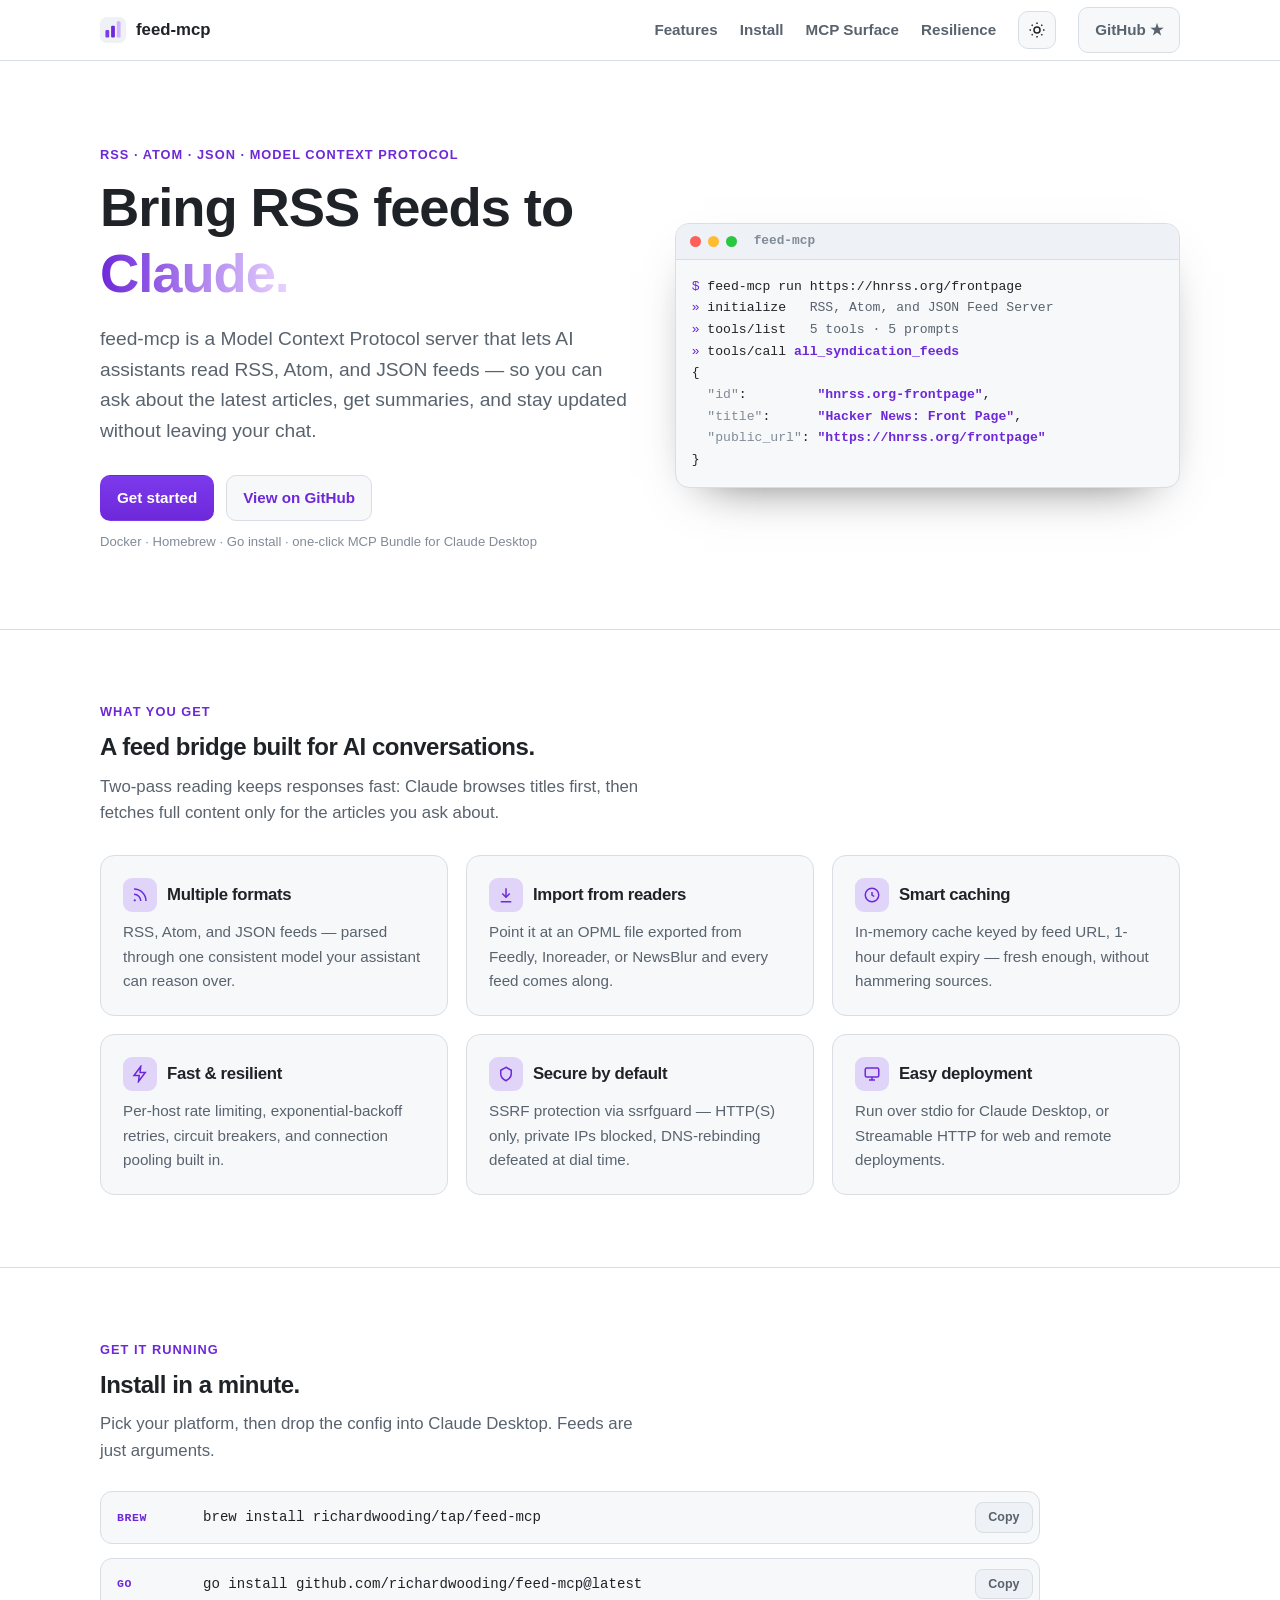
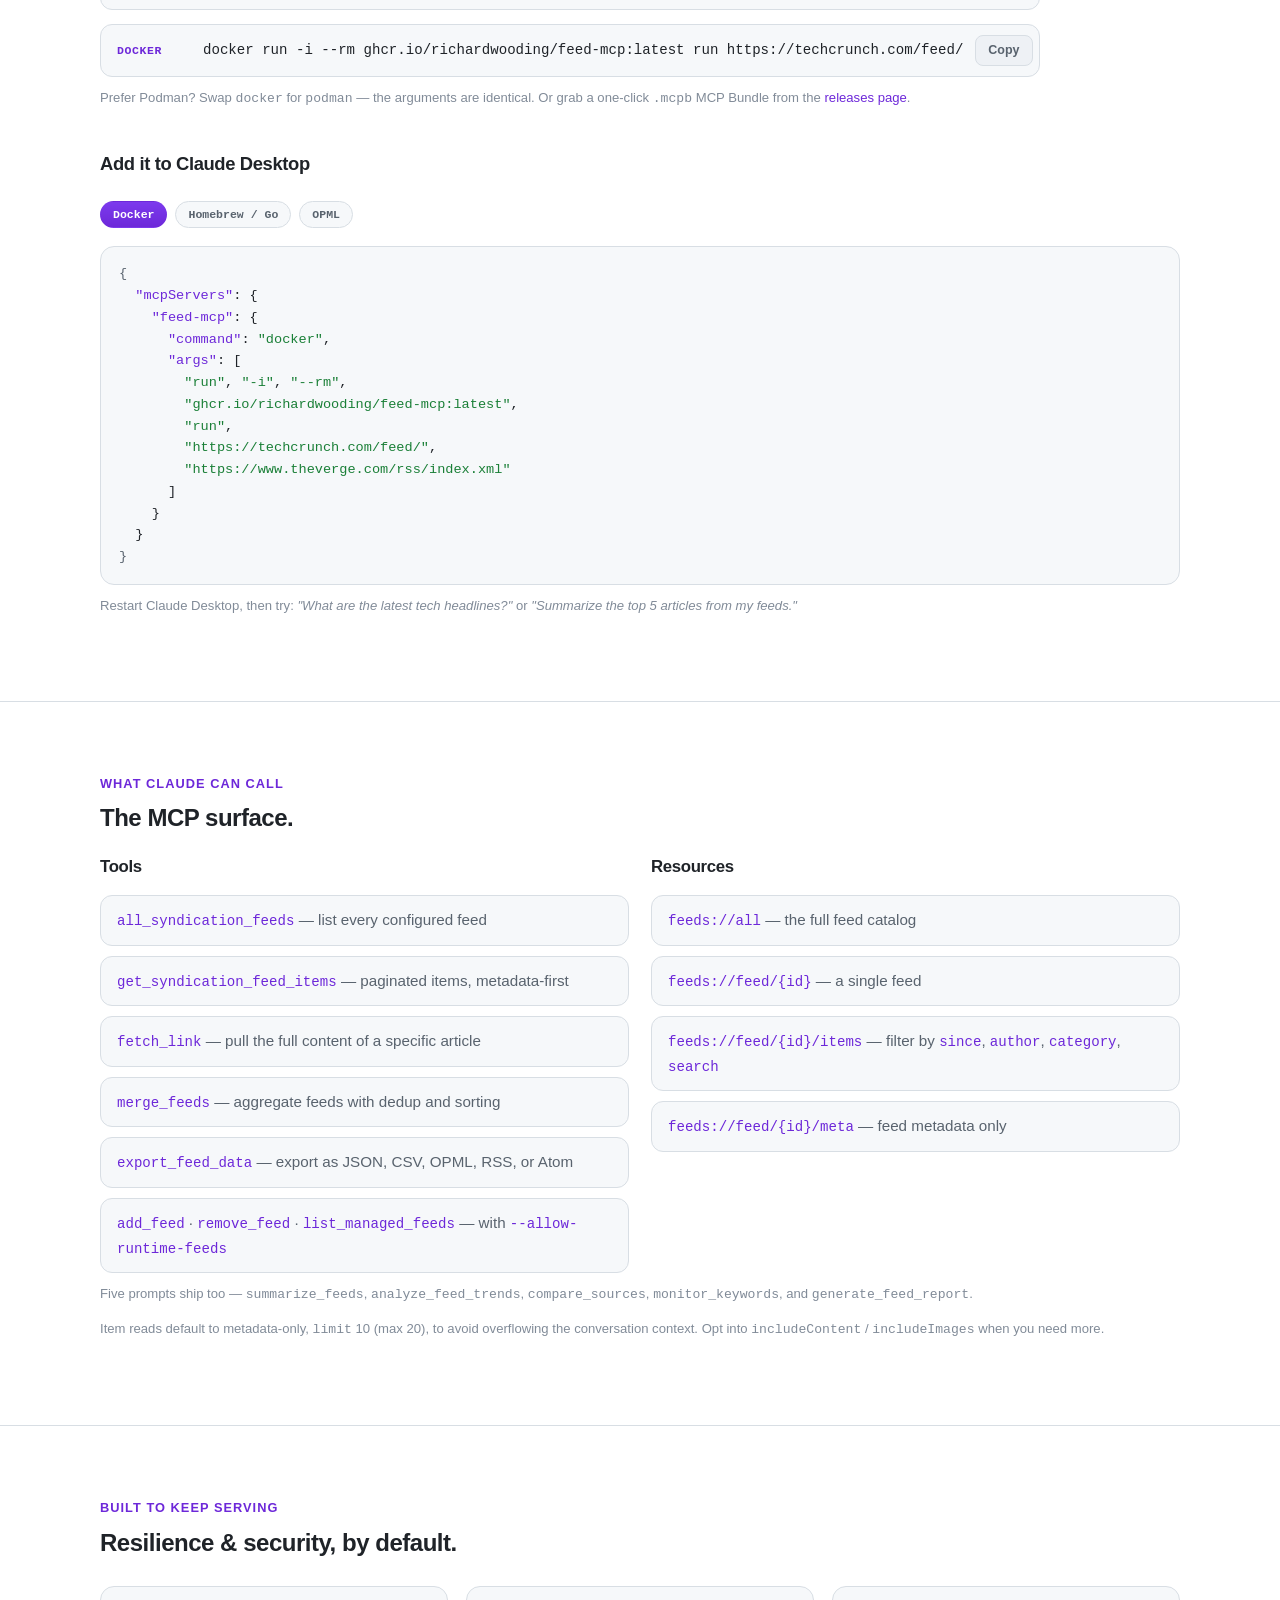
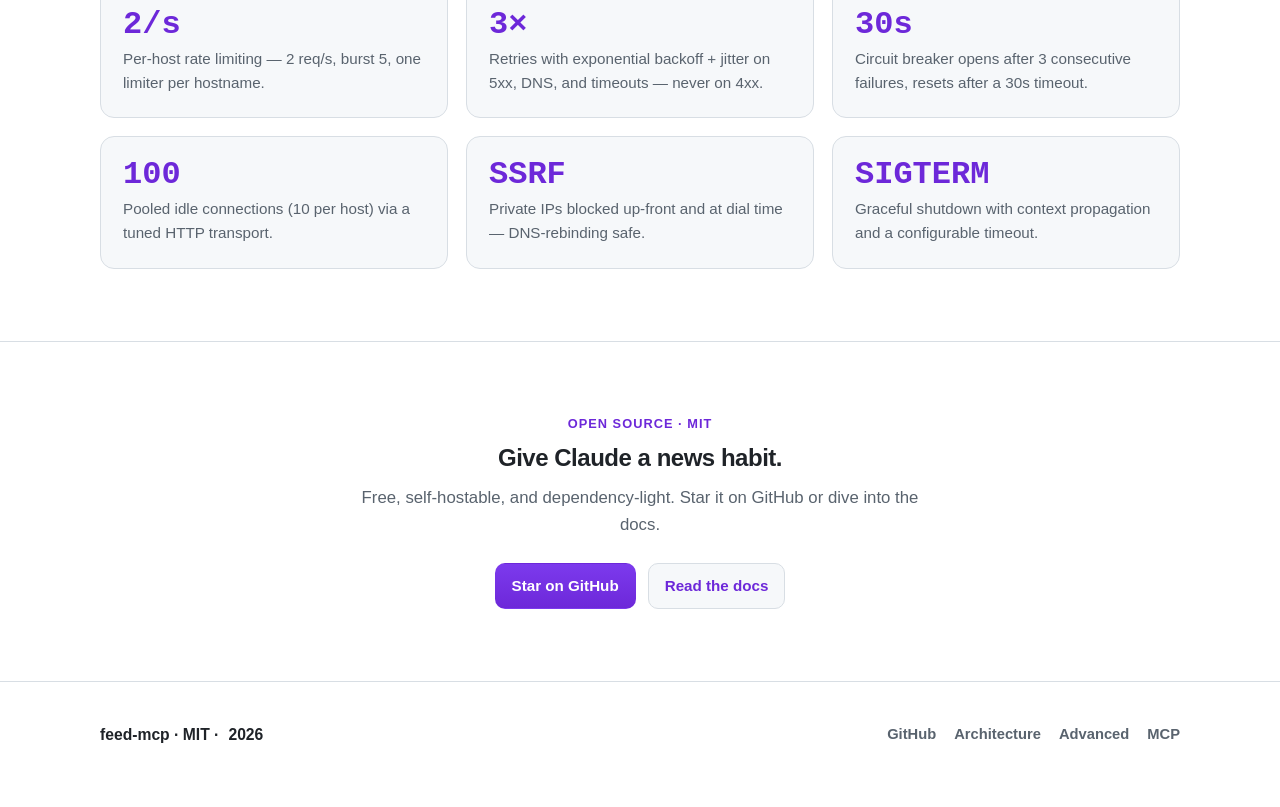
==== docs/index.html @ 0822f2c0 "chore: standardize gloam Pages setup (site→docs, Node24 actions, resync) Renamed the gloam site dire" ====
<!doctype html>
<html lang="en">
<head>
  <meta charset="utf-8">
  <meta name="viewport" content="width=device-width, initial-scale=1">
  <title>feed-mcp — Bring RSS feeds to Claude</title>
  <meta name="description" content="feed-mcp is a Model Context Protocol server that lets Claude read RSS, Atom, and JSON feeds — with smart caching, rate limiting, circuit breakers, and SSRF protection.">
  <meta property="og:title" content="feed-mcp — Bring RSS feeds to Claude">
  <meta property="og:description" content="An MCP server that fetches RSS/Atom/JSON feeds and serves them to AI assistants.">
  <meta property="og:type" content="website">
  <link rel="stylesheet" href="gloam.css">
  <script>try{var t=localStorage.getItem("gl-theme");if(t)document.documentElement.setAttribute("data-theme",t)}catch(e){}</script>
  <style>
    /* page-local extras, all derived from gloam tokens */
    .gl-config { background: var(--gl-panel); border: 1px solid var(--gl-border); border-radius: var(--gl-radius);
      padding: 16px 18px; overflow-x: auto; font-size: .85rem; line-height: 1.6; margin: 0; font-family: var(--gl-mono); }
    .gl-config .c { color: var(--gl-faint); }
    .gl-config .k { color: var(--gl-accent-2); }
    .gl-config .s { color: var(--gl-green); }
    .gl-config .p { color: var(--gl-muted); }
    .gl-panel-list { list-style: none; margin: 18px 0 0; padding: 0; display: grid; gap: 10px; }
    .gl-panel-list li { background: var(--gl-panel); border: 1px solid var(--gl-border); border-radius: 12px;
      padding: 12px 16px; color: var(--gl-muted); font-size: .95rem; }
    .gl-panel-list code { color: var(--gl-accent-2); font-size: .88rem; }
    .gl-tab-wrap { margin-top: 18px; }
    .gl-tab-wrap [data-gl-panel] { margin-top: 16px; }
    .gl-two-col { display: grid; grid-template-columns: 1fr 1fr; gap: 22px; align-items: start; }
    @media (max-width: 760px) { .gl-two-col { grid-template-columns: 1fr; } }
  </style>
</head>
<body class="gl">
  <a class="gl-skip" href="#main">Skip to content</a>

  <header class="gl-nav">
    <div class="gl-wrap">
      <span class="gl-brand">
        <svg width="26" height="26" viewBox="0 0 24 24" aria-hidden="true">
          <rect width="24" height="24" rx="6" fill="var(--gl-panel-2)"/>
          <rect x="5" y="12" width="3.5" height="7" rx="1" fill="var(--gl-accent)"/>
          <rect x="10.25" y="8" width="3.5" height="11" rx="1" fill="var(--gl-accent-2)"/>
          <rect x="15.5" y="4" width="3.5" height="15" rx="1" fill="#d2b3ff"/>
        </svg>
        feed-mcp
      </span>
      <button class="gl-nav-toggle" aria-label="Toggle navigation" data-gl-nav-toggle="nav">☰</button>
      <nav id="nav">
        <a href="#features">Features</a>
        <a href="#install">Install</a>
        <a href="#surface">MCP Surface</a>
        <a href="#resilience">Resilience</a>
        <button class="gl-theme-toggle" data-gl-theme-toggle aria-label="Toggle color theme" aria-pressed="true">
          <svg class="gl-moon" viewBox="0 0 24 24" fill="none" stroke="currentColor" stroke-width="2" aria-hidden="true"><path d="M21 12.8A9 9 0 1 1 11.2 3a7 7 0 0 0 9.8 9.8z"/></svg>
          <svg class="gl-sun" viewBox="0 0 24 24" fill="none" stroke="currentColor" stroke-width="2" aria-hidden="true"><circle cx="12" cy="12" r="4"/><path d="M12 2v2M12 20v2M2 12h2M20 12h2M4.9 4.9l1.4 1.4M17.7 17.7l1.4 1.4M19.1 4.9l-1.4 1.4M6.3 17.7l-1.4 1.4"/></svg>
        </button>
        <a class="gl-btn ghost" href="https://github.com/richardwooding/feed-mcp">GitHub ★</a>
      </nav>
    </div>
  </header>

  <main id="main">
    <!-- HERO -->
    <section class="gl-hero">
      <div class="gl-wrap gl-hero-grid">
        <div>
          <p class="gl-eyebrow">rss · atom · json · model context protocol</p>
          <h1>Bring RSS feeds to <span class="gl-grad">Claude.</span></h1>
          <p class="sub">feed-mcp is a Model Context Protocol server that lets AI assistants read RSS, Atom, and JSON feeds — so you can ask about the latest articles, get summaries, and stay updated without leaving your chat.</p>
          <div class="gl-cta">
            <a class="gl-btn primary" href="#install">Get started</a>
            <a class="gl-btn ghost" href="https://github.com/richardwooding/feed-mcp">View on GitHub</a>
          </div>
          <p class="gl-hint">Docker · Homebrew · Go install · one-click MCP Bundle for Claude Desktop</p>
        </div>
        <div class="gl-term">
          <div class="bar">
            <span class="dot" style="background:#ff5f56"></span>
            <span class="dot" style="background:#ffbd2e"></span>
            <span class="dot" style="background:#27c93f"></span>
            <span class="t">feed-mcp</span>
          </div>
<pre><span class="pr">$</span> feed-mcp run https://hnrss.org/frontpage
<span class="pr">»</span> initialize   <span class="loc">RSS, Atom, and JSON Feed Server</span>
<span class="pr">»</span> tools/list   <span class="loc">5 tools · 5 prompts</span>
<span class="pr">»</span> tools/call <span class="n">all_syndication_feeds</span>
{
  <span class="hd">"id"</span>:         <span class="n">"hnrss.org-frontpage"</span>,
  <span class="hd">"title"</span>:      <span class="n">"Hacker News: Front Page"</span>,
  <span class="hd">"public_url"</span>: <span class="n">"https://hnrss.org/frontpage"</span>
}</pre>
        </div>
      </div>
    </section>

    <!-- FEATURES -->
    <section id="features" class="gl-section">
      <div class="gl-wrap">
        <p class="gl-eyebrow">what you get</p>
        <h2>A feed bridge built for AI conversations.</h2>
        <p class="gl-lede" style="margin-top:12px">Two-pass reading keeps responses fast: Claude browses titles first, then fetches full content only for the articles you ask about.</p>
        <div class="gl-grid feat" style="margin-top:28px">
          <div class="gl-card">
            <h3>
              <span class="gl-icon"><svg viewBox="0 0 24 24" fill="none" stroke="currentColor" stroke-width="2"><path d="M4 11a9 9 0 0 1 9 9"/><path d="M4 4a16 16 0 0 1 16 16"/><circle cx="5" cy="19" r="1.5" fill="currentColor" stroke="none"/></svg></span>
              Multiple formats
            </h3>
            <p>RSS, Atom, and JSON feeds — parsed through one consistent model your assistant can reason over.</p>
          </div>
          <div class="gl-card">
            <h3>
              <span class="gl-icon"><svg viewBox="0 0 24 24" fill="none" stroke="currentColor" stroke-width="2"><path d="M12 3v12"/><path d="M7 10l5 5 5-5"/><path d="M5 21h14"/></svg></span>
              Import from readers
            </h3>
            <p>Point it at an OPML file exported from Feedly, Inoreader, or NewsBlur and every feed comes along.</p>
          </div>
          <div class="gl-card">
            <h3>
              <span class="gl-icon"><svg viewBox="0 0 24 24" fill="none" stroke="currentColor" stroke-width="2"><path d="M12 8v4l3 2"/><circle cx="12" cy="12" r="9"/></svg></span>
              Smart caching
            </h3>
            <p>In-memory cache keyed by feed URL, 1-hour default expiry — fresh enough, without hammering sources.</p>
          </div>
          <div class="gl-card">
            <h3>
              <span class="gl-icon"><svg viewBox="0 0 24 24" fill="none" stroke="currentColor" stroke-width="2"><path d="M13 2L4 14h7l-1 8 9-12h-7z"/></svg></span>
              Fast &amp; resilient
            </h3>
            <p>Per-host rate limiting, exponential-backoff retries, circuit breakers, and connection pooling built in.</p>
          </div>
          <div class="gl-card">
            <h3>
              <span class="gl-icon"><svg viewBox="0 0 24 24" fill="none" stroke="currentColor" stroke-width="2"><path d="M12 3l7 4v5c0 4-3 7-7 9-4-2-7-5-7-9V7z"/></svg></span>
              Secure by default
            </h3>
            <p>SSRF protection via ssrfguard — HTTP(S) only, private IPs blocked, DNS-rebinding defeated at dial time.</p>
          </div>
          <div class="gl-card">
            <h3>
              <span class="gl-icon"><svg viewBox="0 0 24 24" fill="none" stroke="currentColor" stroke-width="2"><rect x="3" y="4" width="18" height="12" rx="2"/><path d="M8 20h8M12 16v4"/></svg></span>
              Easy deployment
            </h3>
            <p>Run over stdio for Claude Desktop, or Streamable HTTP for web and remote deployments.</p>
          </div>
        </div>
      </div>
    </section>

    <!-- INSTALL -->
    <section id="install" class="gl-section">
      <div class="gl-wrap">
        <p class="gl-eyebrow">get it running</p>
        <h2>Install in a minute.</h2>
        <p class="gl-lede" style="margin-top:12px">Pick your platform, then drop the config into Claude Desktop. Feeds are just arguments.</p>

        <div class="gl-install" style="margin-top:26px">
          <div class="gl-snip">
            <span class="lbl">brew</span>
            <code id="i-brew">brew install richardwooding/tap/feed-mcp</code>
            <button class="gl-copy" data-gl-copy="i-brew">Copy</button>
          </div>
          <div class="gl-snip">
            <span class="lbl">go</span>
            <code id="i-go">go install github.com/richardwooding/feed-mcp@latest</code>
            <button class="gl-copy" data-gl-copy="i-go">Copy</button>
          </div>
          <div class="gl-snip">
            <span class="lbl">docker</span>
            <code id="i-docker">docker run -i --rm ghcr.io/richardwooding/feed-mcp:latest run https://techcrunch.com/feed/</code>
            <button class="gl-copy" data-gl-copy="i-docker">Copy</button>
          </div>
        </div>
        <p class="gl-hint">Prefer Podman? Swap <code>docker</code> for <code>podman</code> — the arguments are identical. Or grab a one-click <code>.mcpb</code> MCP Bundle from the <a href="https://github.com/richardwooding/feed-mcp/releases">releases page</a>.</p>

        <h3 style="margin-top:44px;font-size:1.15rem">Add it to Claude Desktop</h3>
        <div class="gl-badges" role="tablist" aria-label="Choose install method" data-gl-tabs>
          <button class="gl-lang" role="tab" data-gl-tab="docker" aria-selected="true">Docker</button>
          <button class="gl-lang" role="tab" data-gl-tab="brew">Homebrew / Go</button>
          <button class="gl-lang" role="tab" data-gl-tab="opml">OPML</button>
        </div>

        <div class="gl-tab-wrap">
          <div data-gl-panel="docker">
<pre class="gl-config"><span class="p">{</span>
  <span class="k">"mcpServers"</span>: {
    <span class="k">"feed-mcp"</span>: {
      <span class="k">"command"</span>: <span class="s">"docker"</span>,
      <span class="k">"args"</span>: [
        <span class="s">"run"</span>, <span class="s">"-i"</span>, <span class="s">"--rm"</span>,
        <span class="s">"ghcr.io/richardwooding/feed-mcp:latest"</span>,
        <span class="s">"run"</span>,
        <span class="s">"https://techcrunch.com/feed/"</span>,
        <span class="s">"https://www.theverge.com/rss/index.xml"</span>
      ]
    }
  }
<span class="p">}</span></pre>
          </div>
          <div data-gl-panel="brew" hidden>
<pre class="gl-config"><span class="c">// after `brew install` or `go install`</span>
<span class="p">{</span>
  <span class="k">"mcpServers"</span>: {
    <span class="k">"feed-mcp"</span>: {
      <span class="k">"command"</span>: <span class="s">"feed-mcp"</span>,
      <span class="k">"args"</span>: [<span class="s">"run"</span>, <span class="s">"https://techcrunch.com/feed/"</span>]
    }
  }
<span class="p">}</span></pre>
          </div>
          <div data-gl-panel="opml" hidden>
<pre class="gl-config"><span class="c">// bring your whole reader — export OPML from Feedly / Inoreader</span>
<span class="p">{</span>
  <span class="k">"mcpServers"</span>: {
    <span class="k">"my-feeds"</span>: {
      <span class="k">"command"</span>: <span class="s">"docker"</span>,
      <span class="k">"args"</span>: [
        <span class="s">"run"</span>, <span class="s">"-i"</span>, <span class="s">"--rm"</span>,
        <span class="s">"-v"</span>, <span class="s">"/path/to/feeds.opml:/feeds.opml:ro"</span>,
        <span class="s">"ghcr.io/richardwooding/feed-mcp:latest"</span>,
        <span class="s">"run"</span>, <span class="s">"--opml"</span>, <span class="s">"/feeds.opml"</span>
      ]
    }
  }
<span class="p">}</span></pre>
          </div>
        </div>
        <p class="gl-hint">Restart Claude Desktop, then try: <em>"What are the latest tech headlines?"</em> or <em>"Summarize the top 5 articles from my feeds."</em></p>
      </div>
    </section>

    <!-- MCP SURFACE -->
    <section id="surface" class="gl-section">
      <div class="gl-wrap">
        <p class="gl-eyebrow">what claude can call</p>
        <h2>The MCP surface.</h2>
        <div class="gl-two-col" style="margin-top:24px">
          <div>
            <h3 style="font-size:1.05rem;margin-bottom:6px">Tools</h3>
            <ul class="gl-panel-list">
              <li><code>all_syndication_feeds</code> — list every configured feed</li>
              <li><code>get_syndication_feed_items</code> — paginated items, metadata-first</li>
              <li><code>fetch_link</code> — pull the full content of a specific article</li>
              <li><code>merge_feeds</code> — aggregate feeds with dedup and sorting</li>
              <li><code>export_feed_data</code> — export as JSON, CSV, OPML, RSS, or Atom</li>
              <li><code>add_feed</code> · <code>remove_feed</code> · <code>list_managed_feeds</code> — with <code>--allow-runtime-feeds</code></li>
            </ul>
          </div>
          <div>
            <h3 style="font-size:1.05rem;margin-bottom:6px">Resources</h3>
            <ul class="gl-panel-list">
              <li><code>feeds://all</code> — the full feed catalog</li>
              <li><code>feeds://feed/{id}</code> — a single feed</li>
              <li><code>feeds://feed/{id}/items</code> — filter by <code>since</code>, <code>author</code>, <code>category</code>, <code>search</code></li>
              <li><code>feeds://feed/{id}/meta</code> — feed metadata only</li>
            </ul>
          </div>
        </div>
        <p class="gl-hint">Five prompts ship too — <code>summarize_feeds</code>, <code>analyze_feed_trends</code>, <code>compare_sources</code>, <code>monitor_keywords</code>, and <code>generate_feed_report</code>.</p>
        <p class="gl-hint">Item reads default to metadata-only, <code>limit</code> 10 (max 20), to avoid overflowing the conversation context. Opt into <code>includeContent</code> / <code>includeImages</code> when you need more.</p>
      </div>
    </section>

    <!-- RESILIENCE -->
    <section id="resilience" class="gl-section">
      <div class="gl-wrap">
        <p class="gl-eyebrow">built to keep serving</p>
        <h2>Resilience &amp; security, by default.</h2>
        <div class="gl-grid feat" style="margin-top:28px">
          <div class="gl-card">
            <div class="gl-stat">2/s</div>
            <p style="margin-top:6px">Per-host rate limiting — 2 req/s, burst 5, one limiter per hostname.</p>
          </div>
          <div class="gl-card">
            <div class="gl-stat">3×</div>
            <p style="margin-top:6px">Retries with exponential backoff + jitter on 5xx, DNS, and timeouts — never on 4xx.</p>
          </div>
          <div class="gl-card">
            <div class="gl-stat">30s</div>
            <p style="margin-top:6px">Circuit breaker opens after 3 consecutive failures, resets after a 30s timeout.</p>
          </div>
          <div class="gl-card">
            <div class="gl-stat">100</div>
            <p style="margin-top:6px">Pooled idle connections (10 per host) via a tuned HTTP transport.</p>
          </div>
          <div class="gl-card">
            <div class="gl-stat">SSRF</div>
            <p style="margin-top:6px">Private IPs blocked up-front and at dial time — DNS-rebinding safe.</p>
          </div>
          <div class="gl-card">
            <div class="gl-stat">SIGTERM</div>
            <p style="margin-top:6px">Graceful shutdown with context propagation and a configurable timeout.</p>
          </div>
        </div>
      </div>
    </section>

    <!-- CTA -->
    <section class="gl-section">
      <div class="gl-wrap" style="text-align:center">
        <p class="gl-eyebrow" style="justify-content:center">open source · MIT</p>
        <h2>Give Claude a news habit.</h2>
        <p class="gl-lede" style="margin:12px auto 24px">Free, self-hostable, and dependency-light. Star it on GitHub or dive into the docs.</p>
        <div class="gl-cta" style="justify-content:center">
          <a class="gl-btn primary" href="https://github.com/richardwooding/feed-mcp">Star on GitHub</a>
          <a class="gl-btn ghost" href="https://github.com/richardwooding/feed-mcp/blob/main/docs/ADVANCED.md">Read the docs</a>
        </div>
      </div>
    </section>
  </main>

  <footer class="gl-footer">
    <div class="gl-wrap">
      <span class="gl-brand" style="font-size:.98rem">feed-mcp · MIT · <span data-gl-year></span></span>
      <nav class="gl-fnav">
        <a href="https://github.com/richardwooding/feed-mcp">GitHub</a>
        <a href="https://github.com/richardwooding/feed-mcp/blob/main/docs/ARCHITECTURE.md">Architecture</a>
        <a href="https://github.com/richardwooding/feed-mcp/blob/main/docs/ADVANCED.md">Advanced</a>
        <a href="https://modelcontextprotocol.io">MCP</a>
      </nav>
    </div>
  </footer>

  <script src="gloam.js" defer></script>
</body>
</html>
---- docs/gloam.css ----
/*!
 * gloam.css — a dark-first, purple-accented, terminal-flavored design language.
 * https://github.com/richardwooding/gloam · MIT
 *
 * Tokens are prefixed --gl-*, component classes gl-*, so it drops into any page
 * without collisions. Dark is the default; light is served via
 * prefers-color-scheme AND an explicit :root[data-theme="light"|"dark"] override.
 */

:root {
  --gl-bg: #0d1117;
  --gl-panel: #161b22;
  --gl-panel-2: #1c2230;
  --gl-border: #2a3038;
  --gl-fg: #e6edf3;
  --gl-muted: #9aa7b4;
  --gl-faint: #6b7684;
  --gl-accent: #a371f7;
  --gl-accent-2: #bd93ff;
  --gl-accent-ink: #f5efff;
  --gl-green: #3fb950;
  --gl-amber: #d29922;
  --gl-radius: 14px;
  --gl-mono: ui-monospace, SFMono-Regular, "SF Mono", Menlo, Consolas, "Liberation Mono", monospace;
  --gl-sans: -apple-system, BlinkMacSystemFont, "Segoe UI", Roboto, Helvetica, Arial, sans-serif;
  --gl-maxw: 1080px;
}

/* Light palette: auto (system) … */
@media (prefers-color-scheme: light) {
  :root {
    --gl-bg: #ffffff;
    --gl-panel: #f6f8fa;
    --gl-panel-2: #eef1f5;
    --gl-border: #d8dee4;
    --gl-fg: #1f2328;
    --gl-muted: #59636e;
    --gl-faint: #818b98;
    --gl-accent: #7c3aed;
    --gl-accent-2: #6d28d9;
    --gl-accent-ink: #ffffff;
    --gl-green: #1a7f37;
    --gl-amber: #9a6700;
  }
}
/* … and explicit override wins in both directions. */
:root[data-theme="light"] {
  --gl-bg: #ffffff; --gl-panel: #f6f8fa; --gl-panel-2: #eef1f5; --gl-border: #d8dee4;
  --gl-fg: #1f2328; --gl-muted: #59636e; --gl-faint: #818b98;
  --gl-accent: #7c3aed; --gl-accent-2: #6d28d9; --gl-accent-ink: #ffffff;
  --gl-green: #1a7f37; --gl-amber: #9a6700;
}
:root[data-theme="dark"] {
  --gl-bg: #0d1117; --gl-panel: #161b22; --gl-panel-2: #1c2230; --gl-border: #2a3038;
  --gl-fg: #e6edf3; --gl-muted: #9aa7b4; --gl-faint: #6b7684;
  --gl-accent: #a371f7; --gl-accent-2: #bd93ff; --gl-accent-ink: #f5efff;
  --gl-green: #3fb950; --gl-amber: #d29922;
}

/* ---- base ---- */
.gl-body, body.gl {
  margin: 0;
  background: var(--gl-bg);
  color: var(--gl-fg);
  font-family: var(--gl-sans);
  line-height: 1.6;
  -webkit-font-smoothing: antialiased;
}
.gl a { color: var(--gl-accent-2); text-decoration: none; }
.gl a:hover { text-decoration: underline; }
.gl code, .gl kbd, .gl pre { font-family: var(--gl-mono); }
.gl h1, .gl h2, .gl h3 { line-height: 1.2; letter-spacing: -0.02em; margin: 0; }

.gl-wrap { max-width: var(--gl-maxw); margin: 0 auto; padding: 0 20px; }
.gl-section { padding: 72px 0; border-top: 1px solid var(--gl-border); }
.gl-eyebrow { color: var(--gl-accent-2); font-weight: 700; font-size: .8rem; letter-spacing: .08em; text-transform: uppercase; margin: 0 0 10px; }
.gl-lede { color: var(--gl-muted); font-size: 1.05rem; max-width: 60ch; }
.gl-hint { color: var(--gl-faint); font-size: .82rem; margin-top: 10px; }

/* skip link */
.gl-skip { position: absolute; left: -9999px; }
.gl-skip:focus { left: 12px; top: 10px; z-index: 50; background: var(--gl-panel); color: var(--gl-fg); padding: 8px 12px; border-radius: 8px; }

/* ---- nav ---- */
.gl-nav { position: sticky; top: 0; z-index: 20; backdrop-filter: blur(10px);
  background: var(--gl-bg);
  background: color-mix(in srgb, var(--gl-bg) 82%, transparent); border-bottom: 1px solid var(--gl-border); }
.gl-nav .gl-wrap { display: flex; align-items: center; gap: 18px; height: 60px; }
.gl-brand { display: flex; align-items: center; gap: 10px; font-weight: 700; color: var(--gl-fg); font-size: 1.05rem; }
.gl-brand svg { display: block; }
.gl-nav nav { margin-left: auto; display: flex; align-items: center; gap: 22px; }
.gl-nav nav a { color: var(--gl-muted); font-weight: 600; font-size: .95rem; }
.gl-nav nav a:hover { color: var(--gl-fg); text-decoration: none; }
.gl-nav-toggle { display: none; margin-left: auto; background: var(--gl-panel); color: var(--gl-fg);
  border: 1px solid var(--gl-border); border-radius: 8px; padding: 8px 10px; cursor: pointer; }

/* ---- buttons ---- */
.gl-btn { display: inline-flex; align-items: center; gap: 8px; font-weight: 700; font-size: .95rem;
  padding: 10px 16px; border-radius: 10px; border: 1px solid var(--gl-border); cursor: pointer; color: var(--gl-fg); background: transparent; }
.gl-btn.primary { background: linear-gradient(180deg, var(--gl-accent), var(--gl-accent-2)); color: var(--gl-accent-ink); border-color: transparent; }
.gl-btn.primary:hover { filter: brightness(1.07); text-decoration: none; }
.gl-btn.ghost { background: var(--gl-panel); }
.gl-btn.ghost:hover { border-color: var(--gl-accent); text-decoration: none; }

/* ---- theme toggle ---- */
.gl-theme-toggle { display: inline-grid; place-items: center; width: 38px; height: 38px; flex: none;
  background: var(--gl-panel); color: var(--gl-fg); border: 1px solid var(--gl-border); border-radius: 10px; cursor: pointer; padding: 0; }
.gl-theme-toggle:hover { border-color: var(--gl-accent); }
.gl-theme-toggle:focus-visible { outline: 2px solid var(--gl-accent); outline-offset: 2px; }
.gl-theme-toggle svg { width: 18px; height: 18px; display: block; }
/* Icon reflects the active theme — CSS-only swap across system + forced themes. */
.gl-theme-toggle .gl-sun { display: none; }
.gl-theme-toggle .gl-moon { display: block; }
@media (prefers-color-scheme: light) {
  .gl-theme-toggle .gl-sun { display: block; }
  .gl-theme-toggle .gl-moon { display: none; }
}
:root[data-theme="light"] .gl-theme-toggle .gl-sun { display: block; }
:root[data-theme="light"] .gl-theme-toggle .gl-moon { display: none; }
:root[data-theme="dark"] .gl-theme-toggle .gl-sun { display: none; }
:root[data-theme="dark"] .gl-theme-toggle .gl-moon { display: block; }

/* ---- hero ---- */
.gl-hero { padding: 84px 0 64px; }
.gl-hero h1 { font-size: clamp(2.1rem, 5.2vw, 3.4rem); font-weight: 800; }
.gl-grad { background: linear-gradient(90deg, var(--gl-accent-2), #e9d5ff); -webkit-background-clip: text; background-clip: text; color: transparent; }
.gl-hero p.sub { font-size: 1.2rem; color: var(--gl-muted); margin: 18px 0 28px; max-width: 56ch; }
.gl-cta { display: flex; gap: 12px; flex-wrap: wrap; }
.gl-hero-grid { display: grid; grid-template-columns: 1.05fr 1fr; gap: 44px; align-items: center; }
@media (max-width: 860px) { .gl-hero-grid { grid-template-columns: 1fr; gap: 32px; } }

/* ---- terminal ---- */
.gl-term { background: var(--gl-panel); border: 1px solid var(--gl-border); border-radius: var(--gl-radius); overflow: hidden;
  box-shadow: 0 20px 50px -30px rgba(0,0,0,.7); }
.gl-term .bar { display: flex; align-items: center; gap: 7px; padding: 11px 14px; background: var(--gl-panel-2); border-bottom: 1px solid var(--gl-border); }
.gl-term .dot { width: 11px; height: 11px; border-radius: 50%; }
.gl-term .bar .t { margin-left: 10px; color: var(--gl-faint); font: 600 .8rem/1 var(--gl-mono); }
.gl-term pre { margin: 0; padding: 16px; overflow-x: auto; font-size: .82rem; line-height: 1.65; color: var(--gl-fg); }
.gl-term .pr { color: var(--gl-accent-2); }
.gl-term .hd { color: var(--gl-faint); }
.gl-term .n { color: var(--gl-accent-2); font-weight: 700; }
.gl-term .loc { color: var(--gl-muted); }
.gl-term .ok { color: var(--gl-green); }
.gl-term .warn { color: var(--gl-amber); }

/* ---- pills / tabs ---- */
.gl-badges { display: flex; flex-wrap: wrap; gap: 8px; margin: 26px 0 0; padding: 0; list-style: none; }
.gl-lang { font: 700 .72rem/1 var(--gl-mono); color: var(--gl-muted); background: var(--gl-panel);
  border: 1px solid var(--gl-border); border-radius: 999px; padding: 7px 12px; }
/* Interactive affordances apply only to real tabs (buttons carrying data-gl-tab).
   A plain gl-lang is a static badge and must not look or focus like a control. */
.gl-lang[data-gl-tab] { cursor: pointer; transition: color .12s, border-color .12s, background .12s; }
.gl-lang[data-gl-tab]:hover { color: var(--gl-fg); border-color: var(--gl-accent); }
.gl-lang[data-gl-tab]:focus-visible { outline: 2px solid var(--gl-accent); outline-offset: 2px; }
.gl-lang[aria-selected="true"] { background: linear-gradient(180deg, var(--gl-accent), var(--gl-accent-2)); color: var(--gl-accent-ink); border-color: transparent; }

/* ---- cards / grid ---- */
.gl-grid { display: grid; gap: 18px; }
.gl-grid.two { grid-template-columns: 1fr 1fr; }
.gl-grid.feat { grid-template-columns: repeat(3, 1fr); }
@media (max-width: 820px) { .gl-grid.feat { grid-template-columns: 1fr 1fr; } }
@media (max-width: 560px) { .gl-grid.two, .gl-grid.feat { grid-template-columns: 1fr; } }
.gl-card { background: var(--gl-panel); border: 1px solid var(--gl-border); border-radius: var(--gl-radius); padding: 22px; }
.gl-card h3 { font-size: 1.05rem; margin-bottom: 8px; display: flex; align-items: center; gap: 10px; }
.gl-card p { color: var(--gl-muted); margin: 0; font-size: .95rem; }
.gl-icon { width: 34px; height: 34px; flex: none; display: grid; place-items: center; border-radius: 9px;
  background: color-mix(in srgb, var(--gl-accent) 18%, transparent); color: var(--gl-accent-2); }
.gl-icon svg { width: 18px; height: 18px; }
.gl-stat { font: 800 2rem/1 var(--gl-mono); color: var(--gl-accent-2); }

/* ---- code blocks ---- */
.gl-code { background: var(--gl-panel); border: 1px solid var(--gl-border); border-radius: var(--gl-radius);
  padding: 16px 18px; overflow-x: auto; font-size: .85rem; line-height: 1.6; margin: 0; }
.gl-code .c { color: var(--gl-faint); }
.gl-code .k { color: var(--gl-accent-2); }
.gl-code .s { color: var(--gl-green); }
.gl-split { display: grid; grid-template-columns: 1fr 1fr; gap: 22px; align-items: start; }
@media (max-width: 760px) { .gl-split { grid-template-columns: 1fr; } }

/* ---- install snippets ---- */
.gl-install { display: grid; gap: 14px; max-width: 760px; }
.gl-snip { display: flex; align-items: center; gap: 12px; background: var(--gl-panel); border: 1px solid var(--gl-border); border-radius: 12px; padding: 6px 6px 6px 16px; }
.gl-snip .lbl { font: 700 .72rem/1 var(--gl-mono); color: var(--gl-accent-2); text-transform: uppercase; letter-spacing: .05em; flex: none; width: 74px; }
.gl-snip code { flex: 1; overflow-x: auto; white-space: nowrap; color: var(--gl-fg); font-size: .88rem; padding: 8px 0; }
.gl-copy { flex: none; background: var(--gl-panel-2); color: var(--gl-muted); border: 1px solid var(--gl-border); border-radius: 8px; padding: 8px 12px; font: 700 .78rem/1 var(--gl-sans); cursor: pointer; }
.gl-copy:hover { color: var(--gl-fg); border-color: var(--gl-accent); }
.gl-copy.done { color: var(--gl-green); border-color: var(--gl-green); }

/* ---- footer ---- */
.gl-footer { border-top: 1px solid var(--gl-border); padding: 40px 0 60px; color: var(--gl-muted); }
.gl-footer .gl-wrap { display: flex; flex-wrap: wrap; gap: 18px 28px; align-items: center; justify-content: space-between; }
.gl-footer a { color: var(--gl-muted); font-weight: 600; font-size: .92rem; }
.gl-footer a:hover { color: var(--gl-fg); }
.gl-fnav { display: flex; flex-wrap: wrap; gap: 18px; }

/* ---- mobile nav ---- */
@media (max-width: 680px) {
  .gl-nav nav { display: none; }
  .gl-nav nav.open { display: flex; position: absolute; top: 60px; left: 0; right: 0; flex-direction: column; gap: 0;
    background: var(--gl-bg); border-bottom: 1px solid var(--gl-border); padding: 8px 20px 16px; }
  .gl-nav nav.open a { padding: 10px 0; }
  .gl-nav nav.open .gl-btn { display: none; }
  .gl-nav-toggle { display: block; }
}
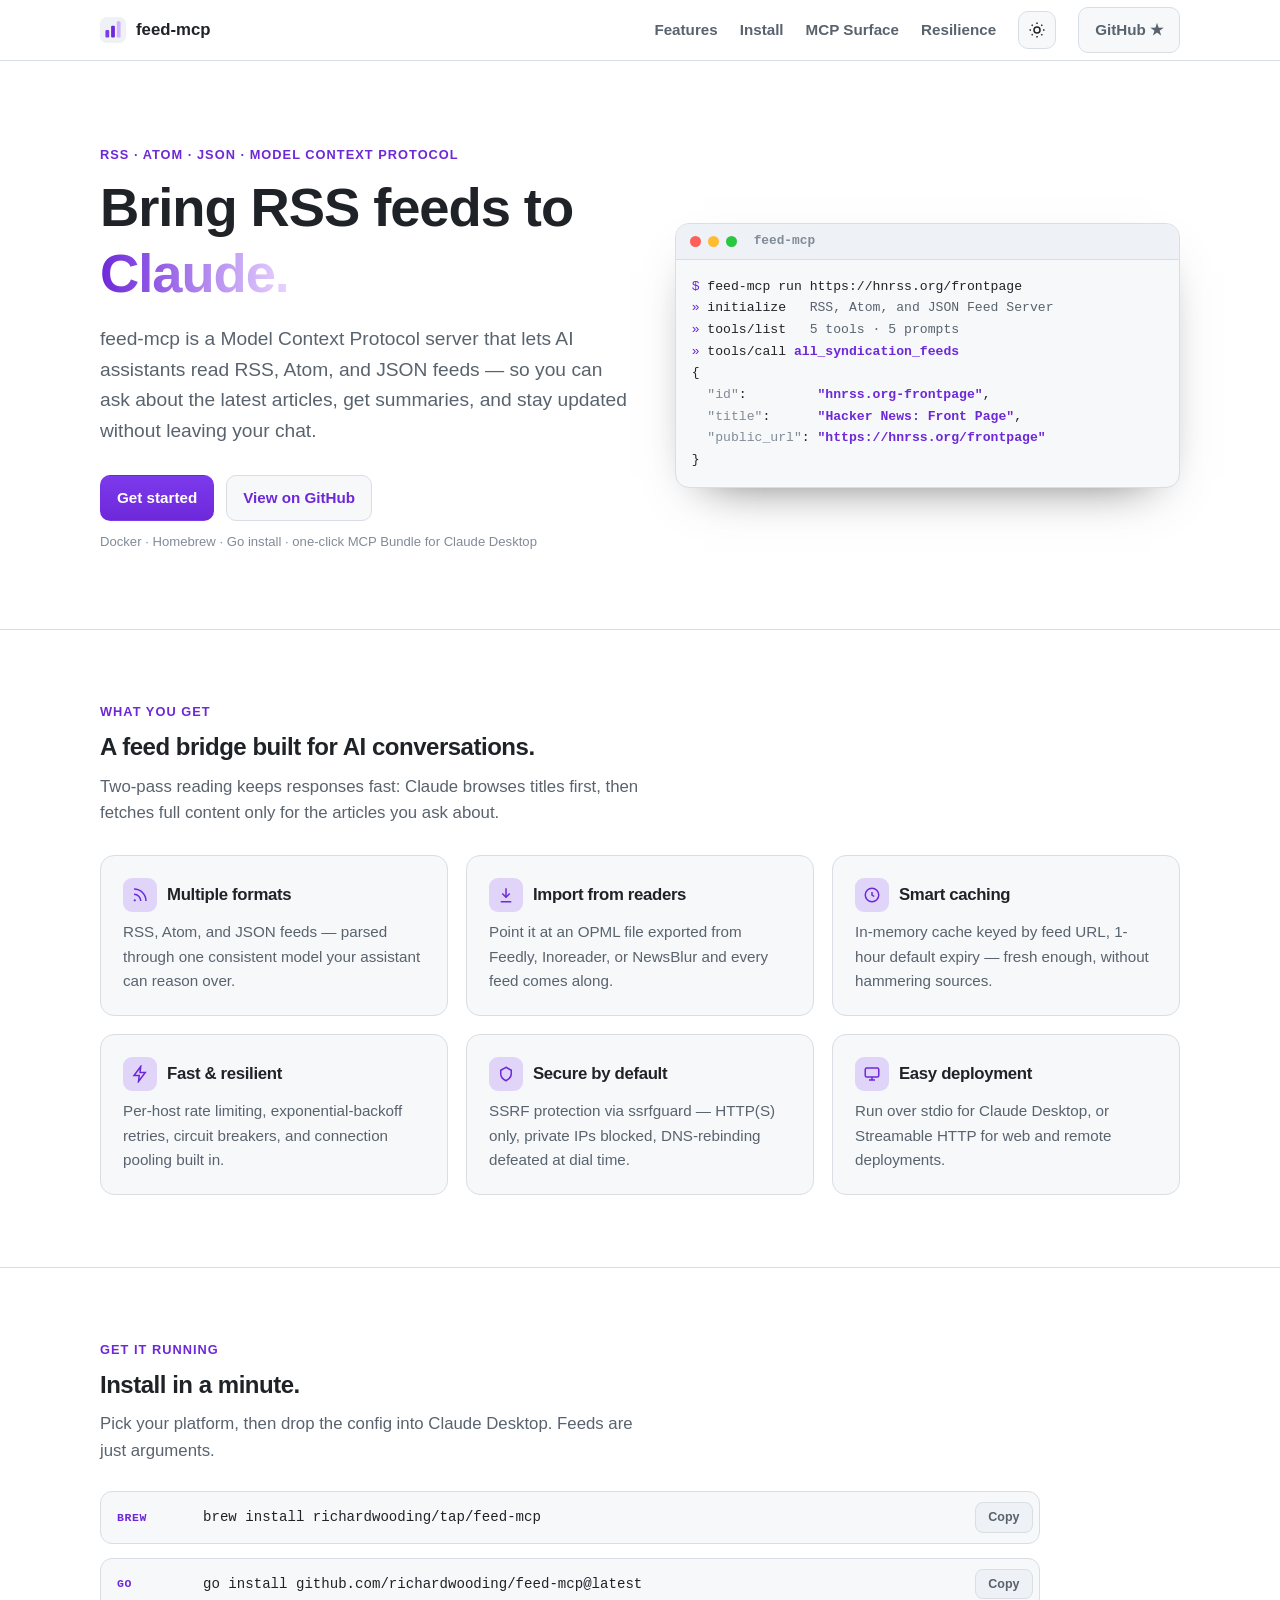
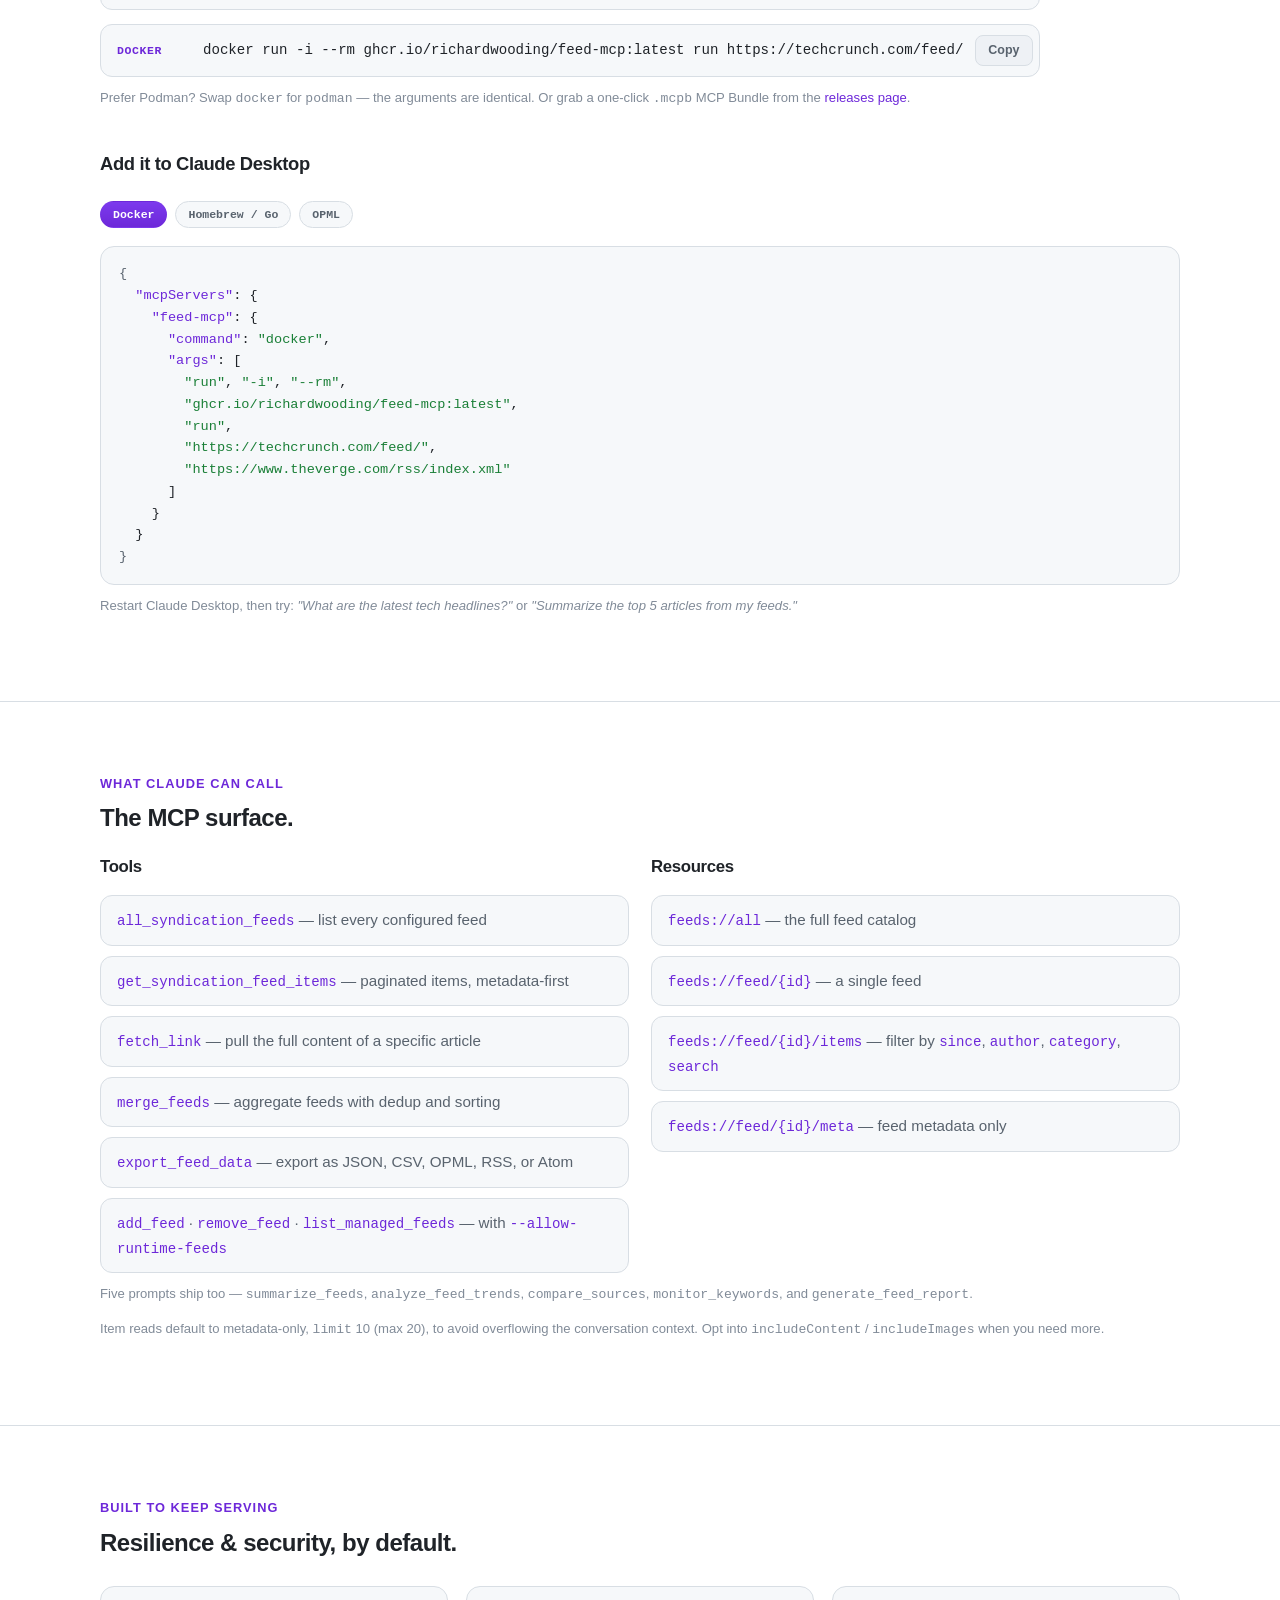
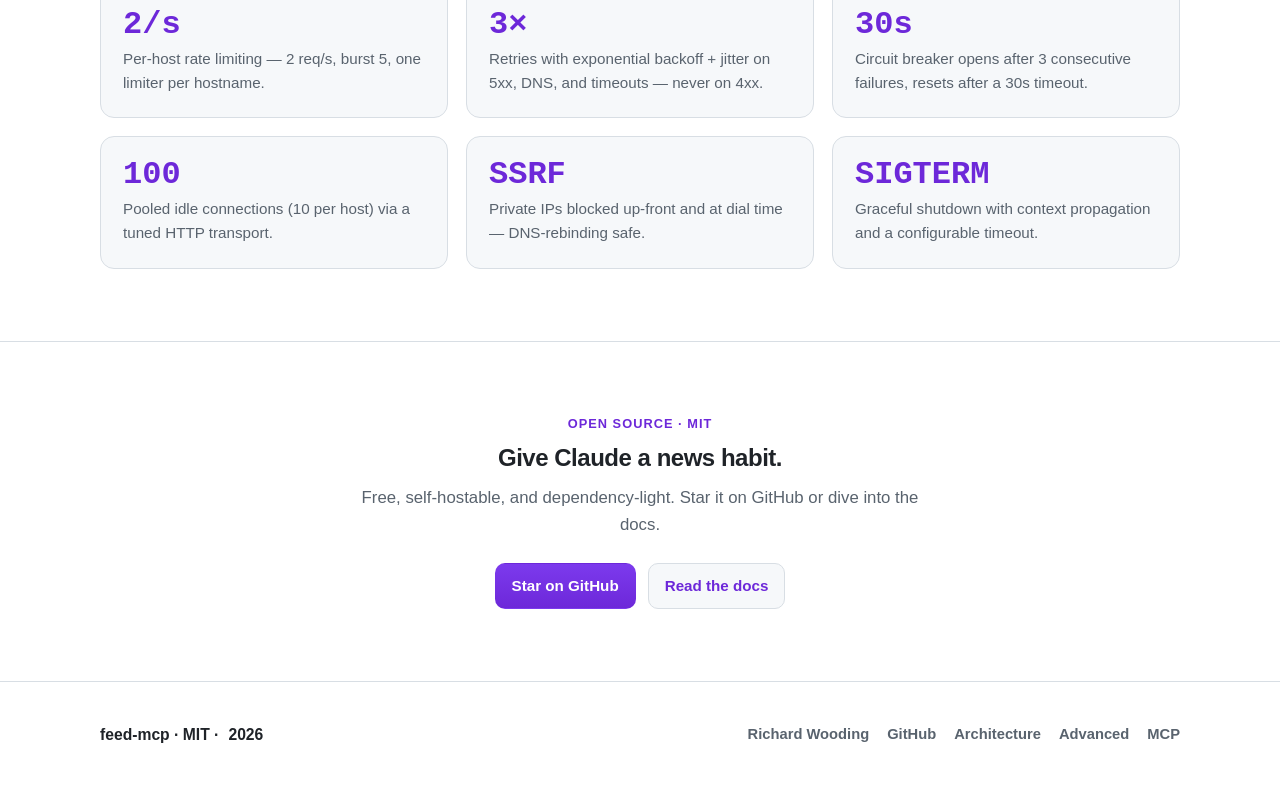
==== commit e50afb76: "docs: link footer back to the hub Co-Authored-By: Claude Opus 4.8 (1M context) <noreply@anthropic.co" ====
--- a/docs/index.html
+++ b/docs/index.html
@@ -310,6 +310,7 @@
     <div class="gl-wrap">
       <span class="gl-brand" style="font-size:.98rem">feed-mcp · MIT · <span data-gl-year></span></span>
       <nav class="gl-fnav">
+        <a href="https://richardwooding.github.io/">Richard Wooding</a>
         <a href="https://github.com/richardwooding/feed-mcp">GitHub</a>
         <a href="https://github.com/richardwooding/feed-mcp/blob/main/docs/ARCHITECTURE.md">Architecture</a>
         <a href="https://github.com/richardwooding/feed-mcp/blob/main/docs/ADVANCED.md">Advanced</a>
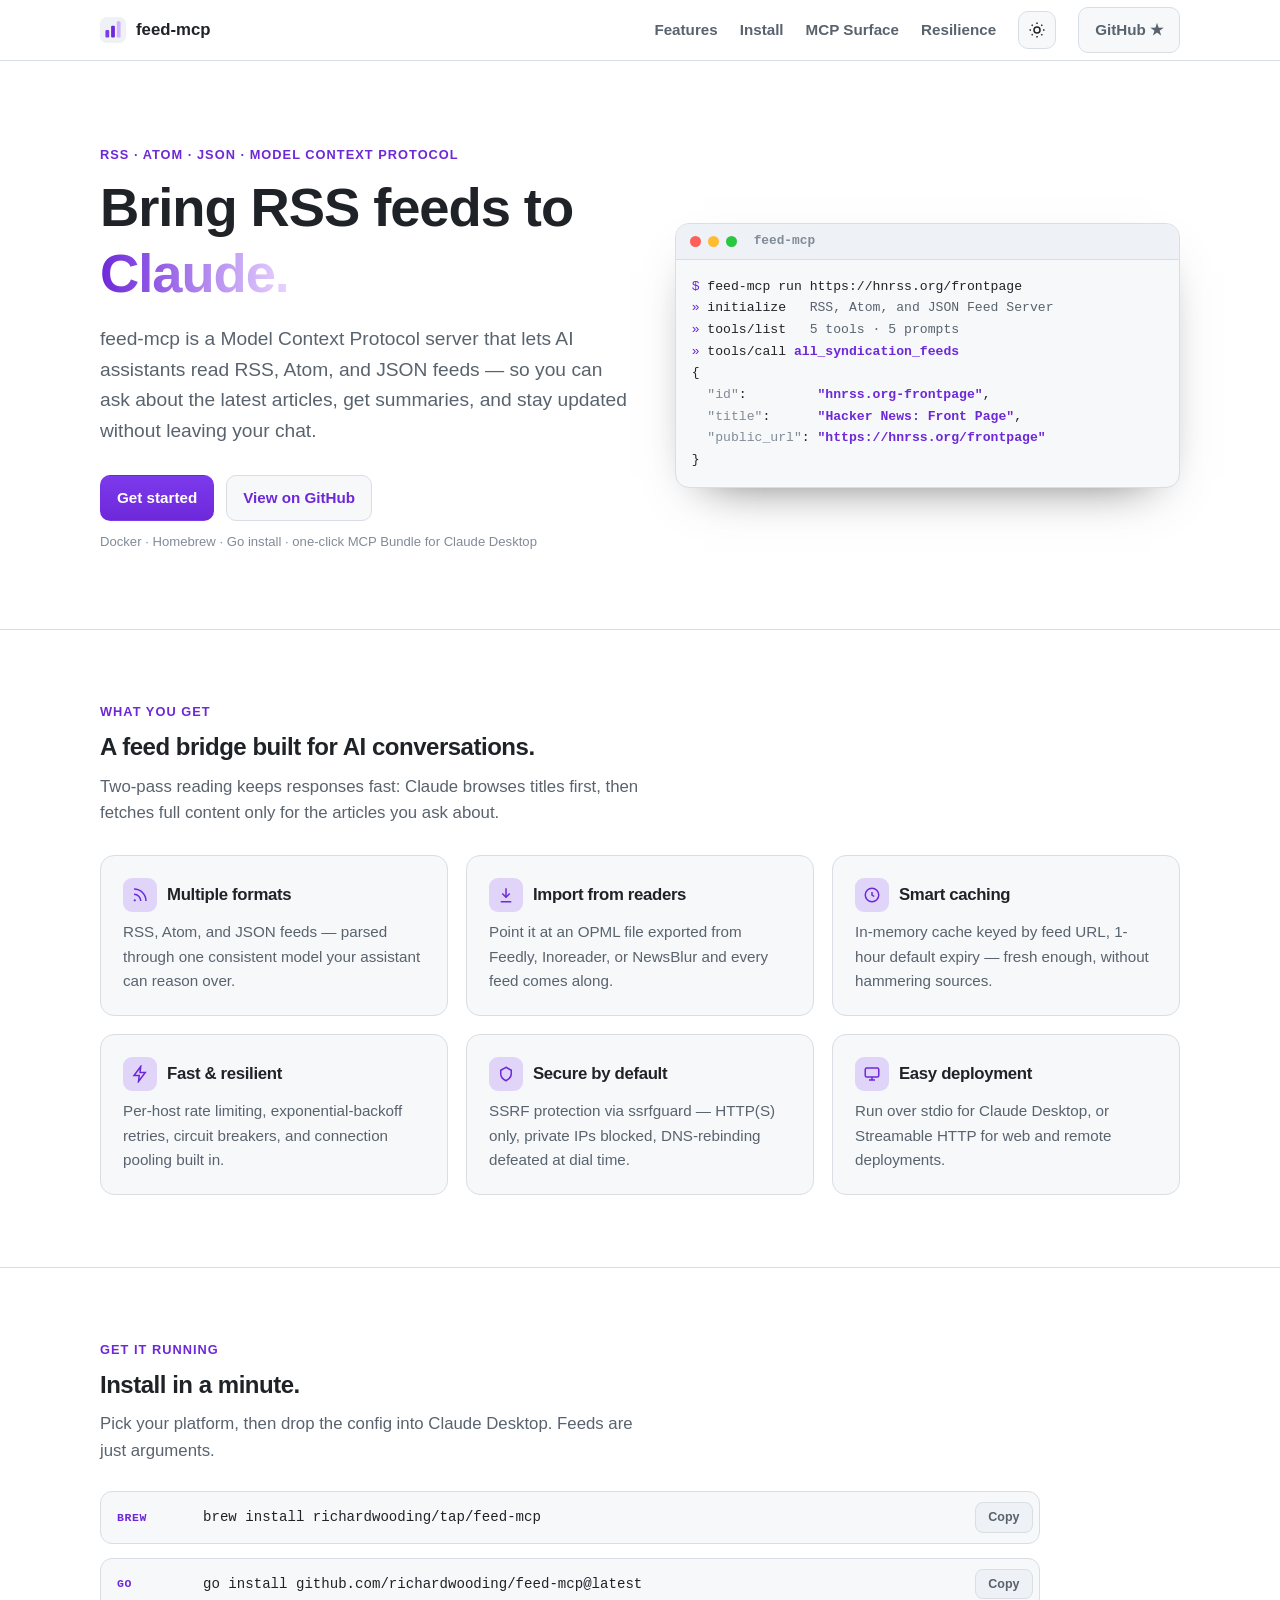
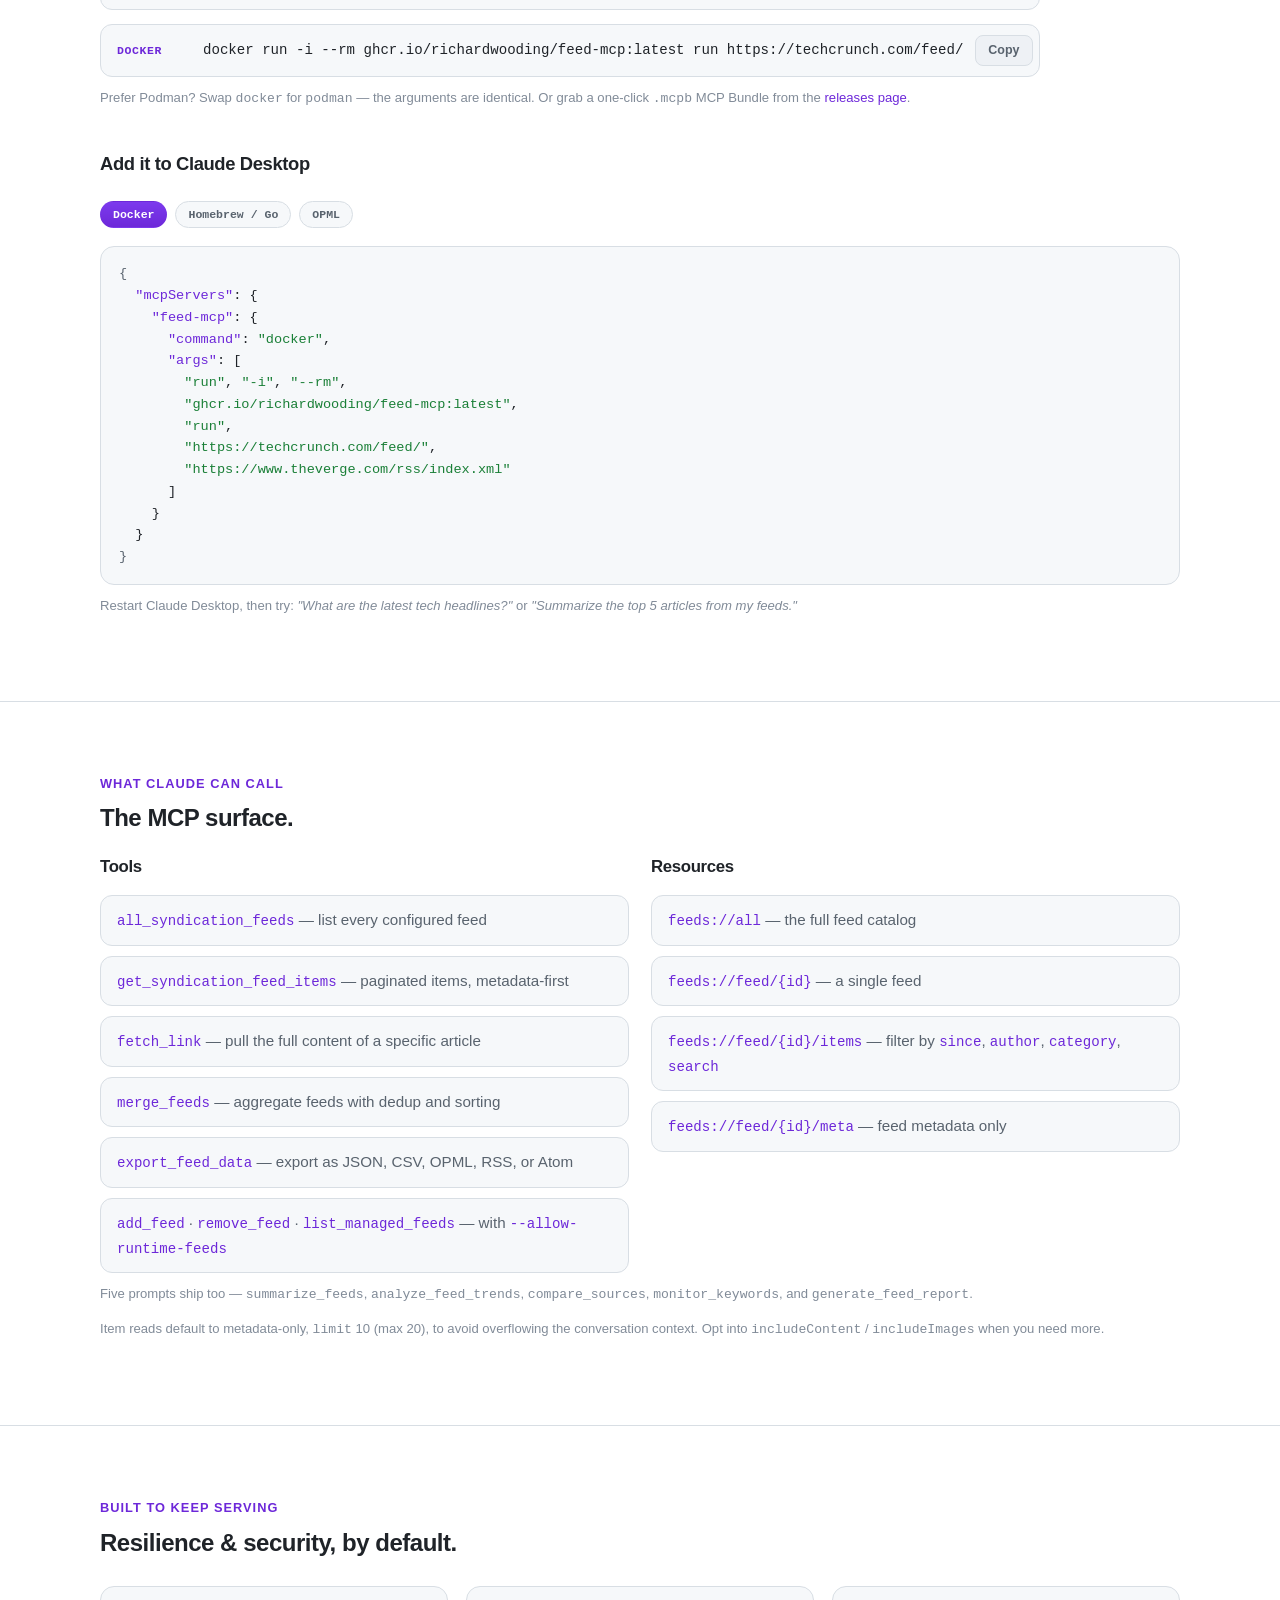
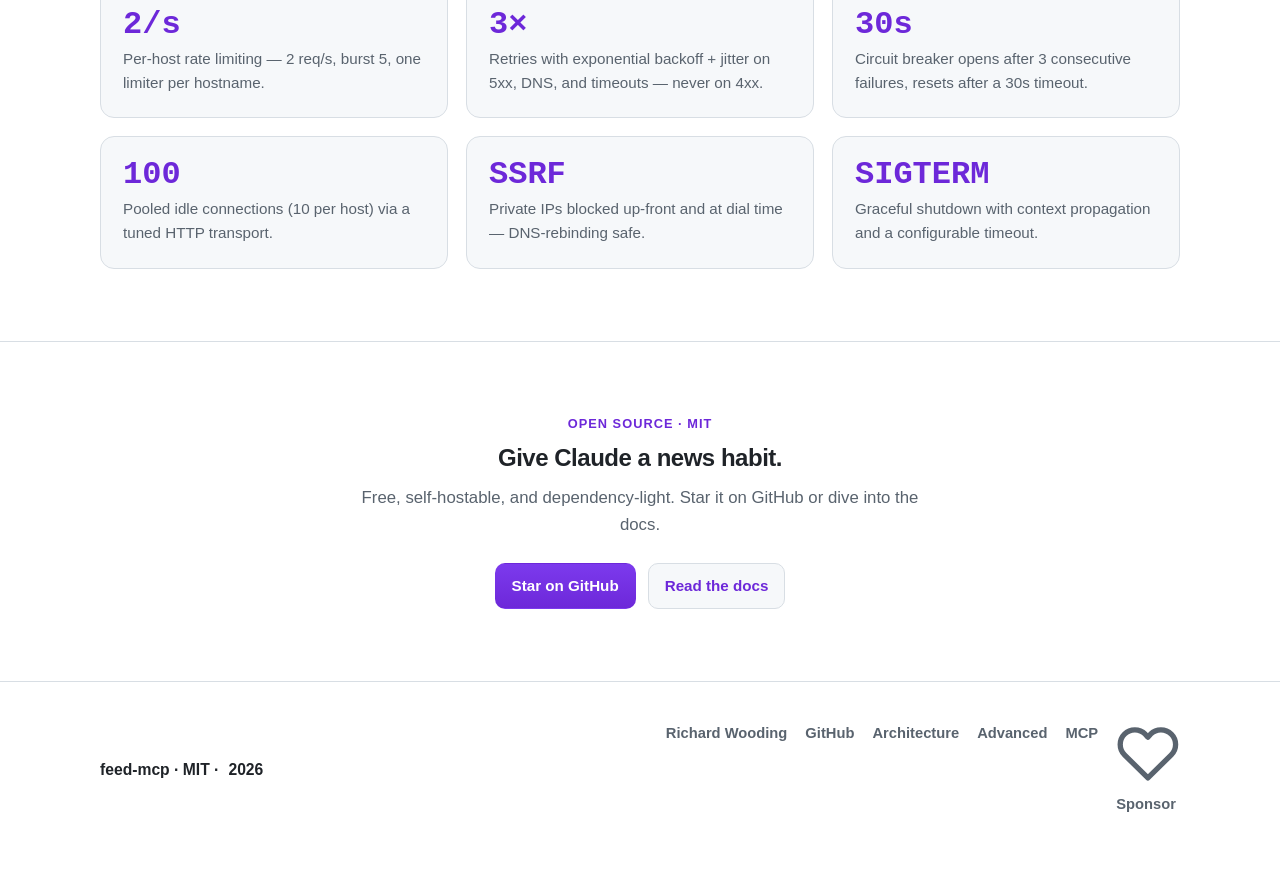
==== commit 7a92639b: "feat: ask for sponsorship, in the two places people read The .github default FUNDING.yml already put" ====
--- a/docs/index.html
+++ b/docs/index.html
@@ -3,8 +3,26 @@
 <head>
   <meta charset="utf-8">
   <meta name="viewport" content="width=device-width, initial-scale=1">
+  <!-- Google Tag Manager -->
+  <script>(function(w,d,s,l,i){w[l]=w[l]||[];w[l].push({'gtm.start':
+  new Date().getTime(),event:'gtm.js'});var f=d.getElementsByTagName(s)[0],
+  j=d.createElement(s),dl=l!='dataLayer'?'&l='+l:'';j.async=true;j.src=
+  'https://www.googletagmanager.com/gtm.js?id='+i+dl;f.parentNode.insertBefore(j,f);
+  })(window,document,'script','dataLayer','GTM-NB62JPNJ');</script>
+  <!-- End Google Tag Manager -->
   <title>feed-mcp — Bring RSS feeds to Claude</title>
   <meta name="description" content="feed-mcp is a Model Context Protocol server that lets Claude read RSS, Atom, and JSON feeds — with smart caching, rate limiting, circuit breakers, and SSRF protection.">
+  <meta property="og:url" content="https://richardwooding.github.io/feed-mcp/">
+  <meta property="og:site_name" content="Richard Wooding">
+  <meta property="og:image" content="https://richardwooding.github.io/feed-mcp/og.png">
+  <meta property="og:image:width" content="1200">
+  <meta property="og:image:height" content="630">
+  <meta property="og:image:alt" content="feed-mcp — Bring RSS feeds to Claude">
+  <meta name="twitter:card" content="summary_large_image">
+  <meta name="twitter:title" content="feed-mcp — Bring RSS feeds to Claude">
+  <meta name="twitter:description" content="An MCP server that fetches RSS/Atom/JSON feeds and serves them to AI assistants.">
+  <meta name="twitter:image" content="https://richardwooding.github.io/feed-mcp/og.png">
+  <link rel="canonical" href="https://richardwooding.github.io/feed-mcp/">
   <meta property="og:title" content="feed-mcp — Bring RSS feeds to Claude">
   <meta property="og:description" content="An MCP server that fetches RSS/Atom/JSON feeds and serves them to AI assistants.">
   <meta property="og:type" content="website">
@@ -29,6 +47,10 @@
   </style>
 </head>
 <body class="gl">
+<!-- Google Tag Manager (noscript) -->
+<noscript><iframe src="https://www.googletagmanager.com/ns.html?id=GTM-NB62JPNJ"
+height="0" width="0" style="display:none;visibility:hidden"></iframe></noscript>
+<!-- End Google Tag Manager (noscript) -->
   <a class="gl-skip" href="#main">Skip to content</a>
 
   <header class="gl-nav">
@@ -315,6 +337,10 @@
         <a href="https://github.com/richardwooding/feed-mcp/blob/main/docs/ARCHITECTURE.md">Architecture</a>
         <a href="https://github.com/richardwooding/feed-mcp/blob/main/docs/ADVANCED.md">Advanced</a>
         <a href="https://modelcontextprotocol.io">MCP</a>
+        <a class="gl-sponsor" href="https://github.com/sponsors/richardwooding">
+          <svg viewBox="0 0 24 24" fill="none" stroke="currentColor" stroke-width="2" stroke-linecap="round" stroke-linejoin="round" aria-hidden="true"><path d="M20.8 4.6a5.5 5.5 0 0 0-7.8 0L12 5.7l-1-1.1a5.5 5.5 0 0 0-7.8 7.8L12 21l8.8-8.6a5.5 5.5 0 0 0 0-7.8z"/></svg>
+          Sponsor
+        </a>
       </nav>
     </div>
   </footer>
--- a/docs/gloam.css
+++ b/docs/gloam.css
@@ -168,6 +168,40 @@
 .gl-icon svg { width: 18px; height: 18px; }
 .gl-stat { font: 800 2rem/1 var(--gl-mono); color: var(--gl-accent-2); }
 
+/* Clickable card: a gl-card whose primary link (.gl-stretch) covers the whole
+   card, so a click anywhere follows it — while any other links inside stay
+   independently clickable above the overlay. */
+.gl-card-link { position: relative; transition: border-color .12s; }
+.gl-card-link:hover, .gl-card-link:focus-within { border-color: var(--gl-accent); }
+.gl-stretch::after { content: ""; position: absolute; inset: 0; z-index: 1; }
+.gl-card-link a:not(.gl-stretch) { position: relative; z-index: 2; }
+
+/* ---- carousel ---- */
+/* A scroll-snap track of cards. Works without JS (it's just a scrollable row);
+   gloam.js adds prev/next, dots, and motion-safe autoplay. The viewport is the
+   only overflow container, so the page never scrolls sideways. */
+.gl-carousel { position: relative; margin-top: 28px; }
+.gl-carousel-viewport { position: relative; display: flex; gap: 18px; overflow-x: auto;
+  scroll-snap-type: x mandatory; scroll-behavior: smooth; padding-bottom: 4px;
+  scrollbar-width: none; -ms-overflow-style: none; }
+.gl-carousel-viewport::-webkit-scrollbar { display: none; }
+.gl-carousel-viewport > .gl-card { flex: 0 0 calc((100% - 36px) / 3); scroll-snap-align: start; }
+@media (max-width: 820px) { .gl-carousel-viewport > .gl-card { flex-basis: calc((100% - 18px) / 2); } }
+@media (max-width: 560px) { .gl-carousel-viewport > .gl-card { flex-basis: 100%; } }
+.gl-carousel-ctrls { display: flex; align-items: center; justify-content: center; gap: 14px; margin-top: 18px; }
+.gl-carousel-btn { display: inline-grid; place-items: center; width: 38px; height: 38px; flex: none;
+  background: var(--gl-panel); color: var(--gl-fg); border: 1px solid var(--gl-border); border-radius: 999px; cursor: pointer; padding: 0; }
+.gl-carousel-btn:hover { border-color: var(--gl-accent); }
+.gl-carousel-btn:focus-visible { outline: 2px solid var(--gl-accent); outline-offset: 2px; }
+.gl-carousel-btn svg { width: 18px; height: 18px; display: block; }
+.gl-carousel-dots { display: flex; align-items: center; gap: 8px; }
+.gl-carousel-dot { width: 9px; height: 9px; padding: 0; border-radius: 999px; border: none; cursor: pointer;
+  background: var(--gl-border); transition: background .12s, transform .12s; }
+.gl-carousel-dot:hover { background: var(--gl-faint); }
+.gl-carousel-dot:focus-visible { outline: 2px solid var(--gl-accent); outline-offset: 2px; }
+.gl-carousel-dot[aria-current="true"] { background: var(--gl-accent); transform: scale(1.3); }
+@media (prefers-reduced-motion: reduce) { .gl-carousel-viewport { scroll-behavior: auto; } }
+
 /* ---- code blocks ---- */
 .gl-code { background: var(--gl-panel); border: 1px solid var(--gl-border); border-radius: var(--gl-radius);
   padding: 16px 18px; overflow-x: auto; font-size: .85rem; line-height: 1.6; margin: 0; }
